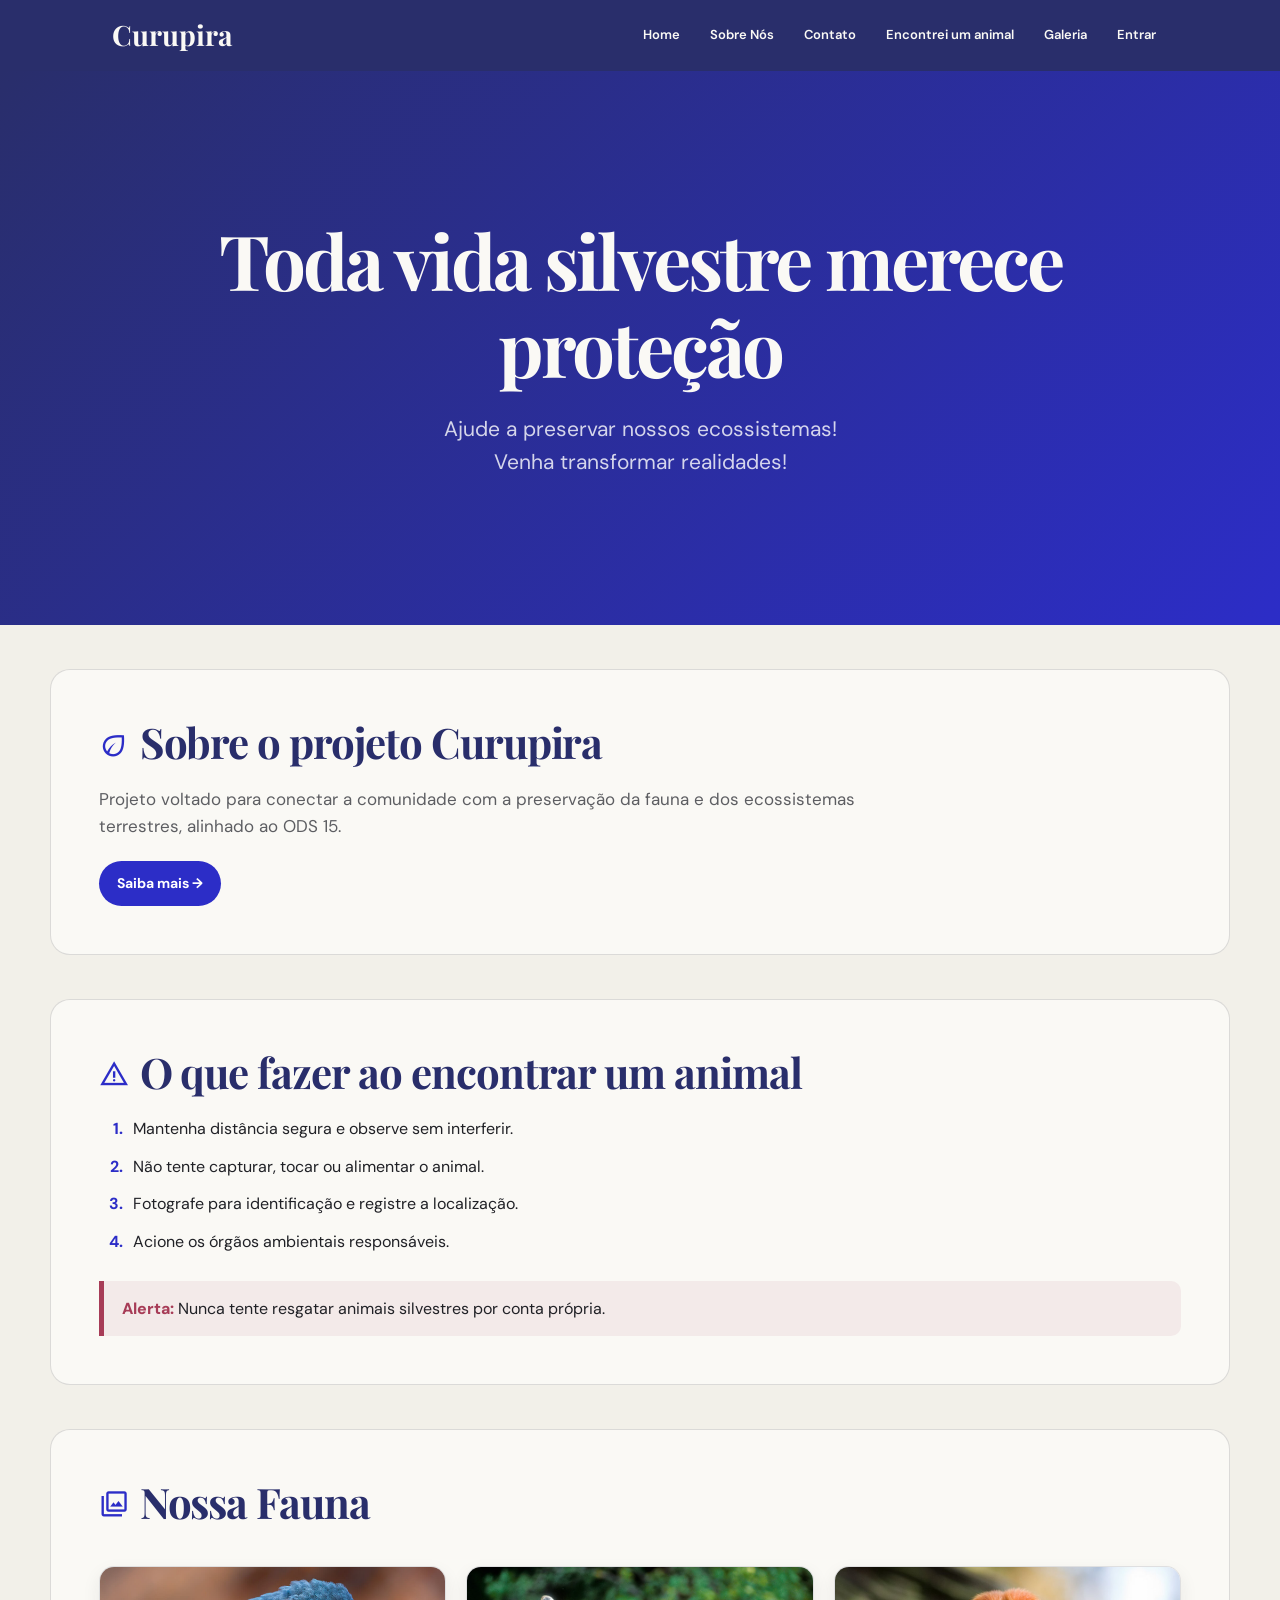
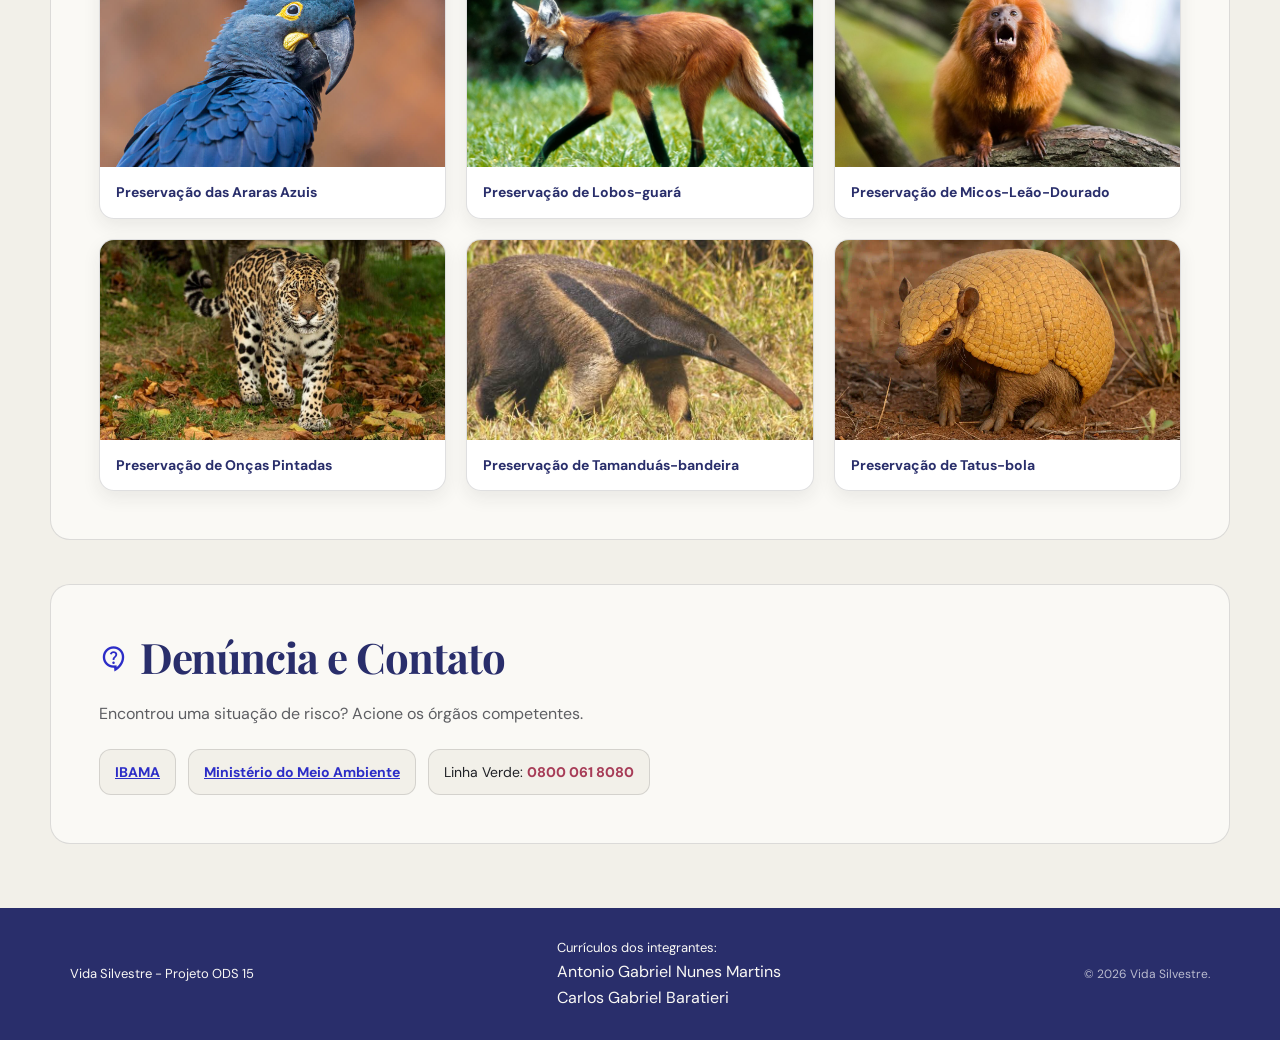
==== index.html @ 1c391bbc "Projeto Finalizado Projeto final" ====
<!doctype html>
<html lang="pt-br">
  <head>
    <meta charset="UTF-8" />
    <meta name="viewport" content="width=device-width, initial-scale=1.0" />
    <title>Página Principal</title>
    <link rel="preconnect" href="https://fonts.googleapis.com" />
    <link rel="preconnect" href="https://fonts.gstatic.com" crossorigin />
    <link
      href="https://fonts.googleapis.com/css2?family=DM+Sans:wght@400;500;600;700&family=Playfair+Display:wght@600;700&display=swap"
      rel="stylesheet"
    />
    <link
      href="https://fonts.googleapis.com/css2?family=Material+Symbols+Outlined&icon_names=contact_support,eco,forest,photo_library,warning&display=block"
      rel="stylesheet"
    />
    <link rel="stylesheet" href="./styles/index.css" />
  </head>
  <body>
    <header>
      <div>
        <h1 id="brandname">Curupira</h1>
      </div>
      <nav>
        <ul>
          <li><a href="index.html">Home</a></li>
          <li><a href="#sobre">Sobre Nós</a></li>
          <li><a href="#contato">Contato</a></li>
          <li><a href="#orientacoes">Encontrei um animal</a></li>
          <li><a href="#galeria">Galeria</a></li>
          <li><a href="login.html">Entrar</a></li>
        </ul>
      </nav>
    </header>

    <main>
      <section id="hero">
        <h2>Toda vida silvestre merece proteção</h2>
        <p>
          Ajude a preservar nossos ecossistemas!<br />Venha transformar
          realidades!
        </p>
      </section>

      <section id="sobre">
        <h2>
          <span
            class="material-symbols-outlined section-icon"
            aria-hidden="true"
            >eco</span
          >Sobre o projeto Curupira
        </h2>
        <p>
          Projeto voltado para conectar a comunidade com a preservação da fauna
          e dos ecossistemas terrestres, alinhado ao ODS 15.
        </p>
        <a href="#orientacoes">Saiba mais &rarr;</a>
      </section>

      <section id="orientacoes">
        <h2>
          <span
            class="material-symbols-outlined section-icon"
            aria-hidden="true"
            >warning</span
          >O que fazer ao encontrar um animal
        </h2>
        <ol>
          <li>Mantenha distância segura e observe sem interferir.</li>
          <li>Não tente capturar, tocar ou alimentar o animal.</li>
          <li>Fotografe para identificação e registre a localização.</li>
          <li>Acione os órgãos ambientais responsáveis.</li>
        </ol>
        <p>
          <span>Alerta:</span> Nunca tente resgatar animais silvestres por conta
          própria.
        </p>
      </section>

      <section id="galeria">
        <h2>
          <span
            class="material-symbols-outlined section-icon"
            aria-hidden="true"
            >photo_library</span
          >Nossa Fauna
        </h2>
        <figure>
          <img
            src="assets/arara_azul.jpg"
            alt="Arara Azul"
            width="300"
            height="200"
          />
          <figcaption>Preservação das Araras Azuis</figcaption>
        </figure>
        <figure>
          <img
            src="assets/lobo_guara.webp"
            alt="Lobo Guará"
            width="300"
            height="200"
          />
          <figcaption>Preservação de Lobos-guará</figcaption>
        </figure>
        <figure>
          <img
            src="assets/mico_leao.jpg"
            alt="Mico Leão Dourado"
            width="300"
            height="200"
          />
          <figcaption>Preservação de Micos-Leão-Dourado</figcaption>
        </figure>
        <figure>
          <img
            src="assets/onca_pintada.jpg"
            alt="Onça Pintada"
            width="300"
            height="200"
          />
          <figcaption>Preservação de Onças Pintadas</figcaption>
        </figure>
        <figure>
          <img
            src="assets/tamandua_bandeira.jpg"
            alt="Tamanduá-bandeira"
            width="300"
            height="200"
          />
          <figcaption>Preservação de Tamanduás-bandeira</figcaption>
        </figure>
        <figure>
          <img
            src="assets/tatu_bola.webp"
            alt="Tatu-bola"
            width="300"
            height="200"
          />
          <figcaption>Preservação de Tatus-bola</figcaption>
        </figure>
      </section>

      <section id="contato">
        <h2>
          <span
            class="material-symbols-outlined section-icon"
            aria-hidden="true"
            >contact_support</span
          >Denúncia e Contato
        </h2>
        <p>Encontrou uma situação de risco? Acione os órgãos competentes.</p>
        <ul>
          <li>
            <a href="https://www.gov.br/ibama/pt-br" target="_blank">IBAMA</a>
          </li>
          <li>
            <a href="https://www.gov.br/mma/pt-br" target="_blank"
              >Ministério do Meio Ambiente</a
            >
          </li>
          <li>Linha Verde: <span>0800 061 8080</span></li>
        </ul>
      </section>
    </main>

    <footer>
      <p>Vida Silvestre - Projeto ODS 15</p>
      <div id="colaboradores">
        <p>Currículos dos integrantes:</p>
        <a href="https://antonollo.github.io/Curriculum-Vitae/" target="_blank">Antonio Gabriel Nunes Martins</a>
        <a href="https://fuyuakii.github.io/curriculum-vitae/" target="_blank">Carlos Gabriel Baratieri</a>
      </div>
      <p>&copy; 2026 Vida Silvestre.</p>
    </footer>
  </body>
</html>
---- styles/index.css ----
:root {
  --creme: #f2f0e9;
  --brancopapel: #faf9f5;
  --preto: #202126;
  --navy: #292e6b;
  --azul: #2c2dc7;
  --dourado: #d0b24c;
  --magenta: #a73c57;
  --line: rgba(32, 33, 38, 0.14);
  --radius: 20px;
  --max-width: 1180px;
}

* {
  box-sizing: border-box;
}

html {
  scroll-behavior: smooth;
}

body {
  margin: 0;
  background: var(--creme);
  color: var(--preto);
  font-family: "DM Sans", sans-serif;
  line-height: 1.6;
}

h1,
h2,
h3 {
  font-family: "Playfair Display", serif;
  line-height: 1.15;
}

h2,
p {
  margin-top: 0;
}

a {
  color: inherit;
  text-decoration: none;
  transition: color 0.2s, background-color 0.2s, transform 0.2s;
}

img {
  display: block;
  max-width: 100%;
}

header {
  display: flex;
  align-items: center;
  justify-content: space-between;
  padding: 1rem 7rem;
  background: var(--navy);
  color: var(--brancopapel);
}

#brandname {
  display: flex;
  align-items: center;
  gap: 10px;
  margin: 0;
  color: var(--brancopapel);
  font-size: 28px;
}

nav ul {
  display: flex;
  align-items: center;
  justify-content: flex-end;
  flex-wrap: wrap;
  gap: 6px;
  margin: 0;
  padding: 0;
  list-style: none;
}

nav a {
  display: block;
  padding: 9px 12px;
  border-radius: 999px;
  color: var(--brancopapel);
  font-size: 13px;
  font-weight: 600;
}

nav a:hover {
  background: rgba(255, 255, 255, 0.12);
  color: var(--dourado);
}

#hero {
  padding: 145px 24px;
  background: linear-gradient(135deg, var(--navy), var(--azul));
  color: white;
  text-align: center;
}

#hero h2 {
  max-width: 900px;
  margin: 0 auto 22px;
  color: var(--brancopapel);
  font-size: 76px;
  letter-spacing: -0.04em;
}

#hero p {
  margin: 0 auto;
  color: white;
  opacity: 0.8;
  font-size: 21px;
}

main > #sobre,
main > #orientacoes,
main > #galeria,
main > #contato {
  width: min(calc(100% - 40px), var(--max-width));
  margin: 44px auto;
  padding: 48px;
  border: 1px solid var(--line);
  border-radius: var(--radius);
  background: var(--brancopapel);
}

main > section:not(#hero) h2 {
  margin-bottom: 20px;
  color: var(--navy);
  font-size: 42px;
  letter-spacing: -0.025em;
}

#sobre p {
  max-width: 820px;
  color: #5d5e62;
  font-size: 17px;
}

#sobre > a {
  display: inline-block;
  margin-top: 4px;
  padding: 11px 18px;
  border-radius: 999px;
  background: var(--azul);
  color: white;
  font-size: 14px;
  font-weight: 700;
}

#sobre > a:hover {
  background: var(--navy);
}

#orientacoes ol {
  padding-left: 28px;
}

#orientacoes ol li {
  margin: 12px 0;
  padding-left: 6px;
}

#orientacoes ol li::marker {
  color: var(--azul);
  font-weight: 700;
}

#orientacoes p {
  margin: 26px 0 0;
  padding: 15px 18px;
  border-left: 5px solid var(--magenta);
  border-radius: 0 10px 10px 0;
  background: rgba(167, 60, 87, 0.08);
}

#orientacoes p span {
  color: var(--magenta);
  font-weight: 800;
}

#galeria {
  display: grid;
  grid-template-columns: repeat(3, minmax(0, 1fr));
  gap: 20px;
}

#galeria h2 {
  grid-column: 1 / -1;
  margin-bottom: 4px;
}

#galeria figure {
  min-width: 0;
  margin: 0;
  overflow: hidden;
  border: 1px solid var(--line);
  border-radius: 15px;
  background: white;
  box-shadow: 0 7px 18px rgba(32, 33, 38, 0.08);
  transition: transform 0.25s, box-shadow 0.25s;
}

#galeria figure:hover {
  transform: translateY(-5px);
  box-shadow: 0 14px 28px rgba(32, 33, 38, 0.14);
}

#galeria figure img {
  width: 100%;
  object-fit: cover;
  background: #e3e0d7;
}

#galeria figcaption {
  padding: 14px 16px;
  color: var(--navy);
  font-size: 14px;
  font-weight: 700;
}

#contato > p {
  color: #5d5e62;
}

#contato ul {
  display: flex;
  flex-wrap: wrap;
  gap: 12px;
  margin: 22px 0 0;
  padding: 0;
  list-style: none;
}

#contato li {
  padding: 11px 15px;
  border: 1px solid var(--line);
  border-radius: 12px;
  background: var(--creme);
  font-size: 14px;
}

#contato li a {
  color: var(--azul);
  font-weight: 700;
  text-decoration: underline;
}

#contato li a:hover {
  color: var(--magenta);
}

#contato li span {
  color: var(--magenta);
  font-weight: 800;
  white-space: nowrap;
}

footer {
  display: flex;
  align-items: center;
  justify-content: space-between;
  flex-wrap: wrap;
  gap: 16px 28px;
  margin-top: 64px;
  padding: 30px 70px;
  background: var(--navy);
  color: var(--brancopapel);
}

footer p {
  margin: 0;
  font-size: 13px;
}

footer p:last-child {
  color: rgba(255, 255, 255, 0.68);
  font-size: 12px;
}

.section-icon {
  display: inline-block;
  margin-right: 0.35em;
  font-size: 0.72em;
  line-height: 1;
  color: var(--azul); /* Corrigido de --blue para --azul */
}

#colaboradores {
  display: flex;
  flex-direction: column;
}

/* --- Correções de Responsividade (Telas menores) --- */
@media (max-width: 850px) {
  header {
    flex-direction: column;
    padding: 1rem;
    gap: 15px;
  }
  nav ul {
    justify-content: center;
  }
  #hero h2 {
    font-size: 46px;
  }
  main > #sobre,
  main > #orientacoes,
  main > #galeria,
  main > #contato {
    padding: 25px;
  }
  #galeria {
    grid-template-columns: 1fr; /* Uma coluna no celular */
  }
  footer {
    flex-direction: column;
    text-align: center;
    padding: 30px 20px;
  }
}
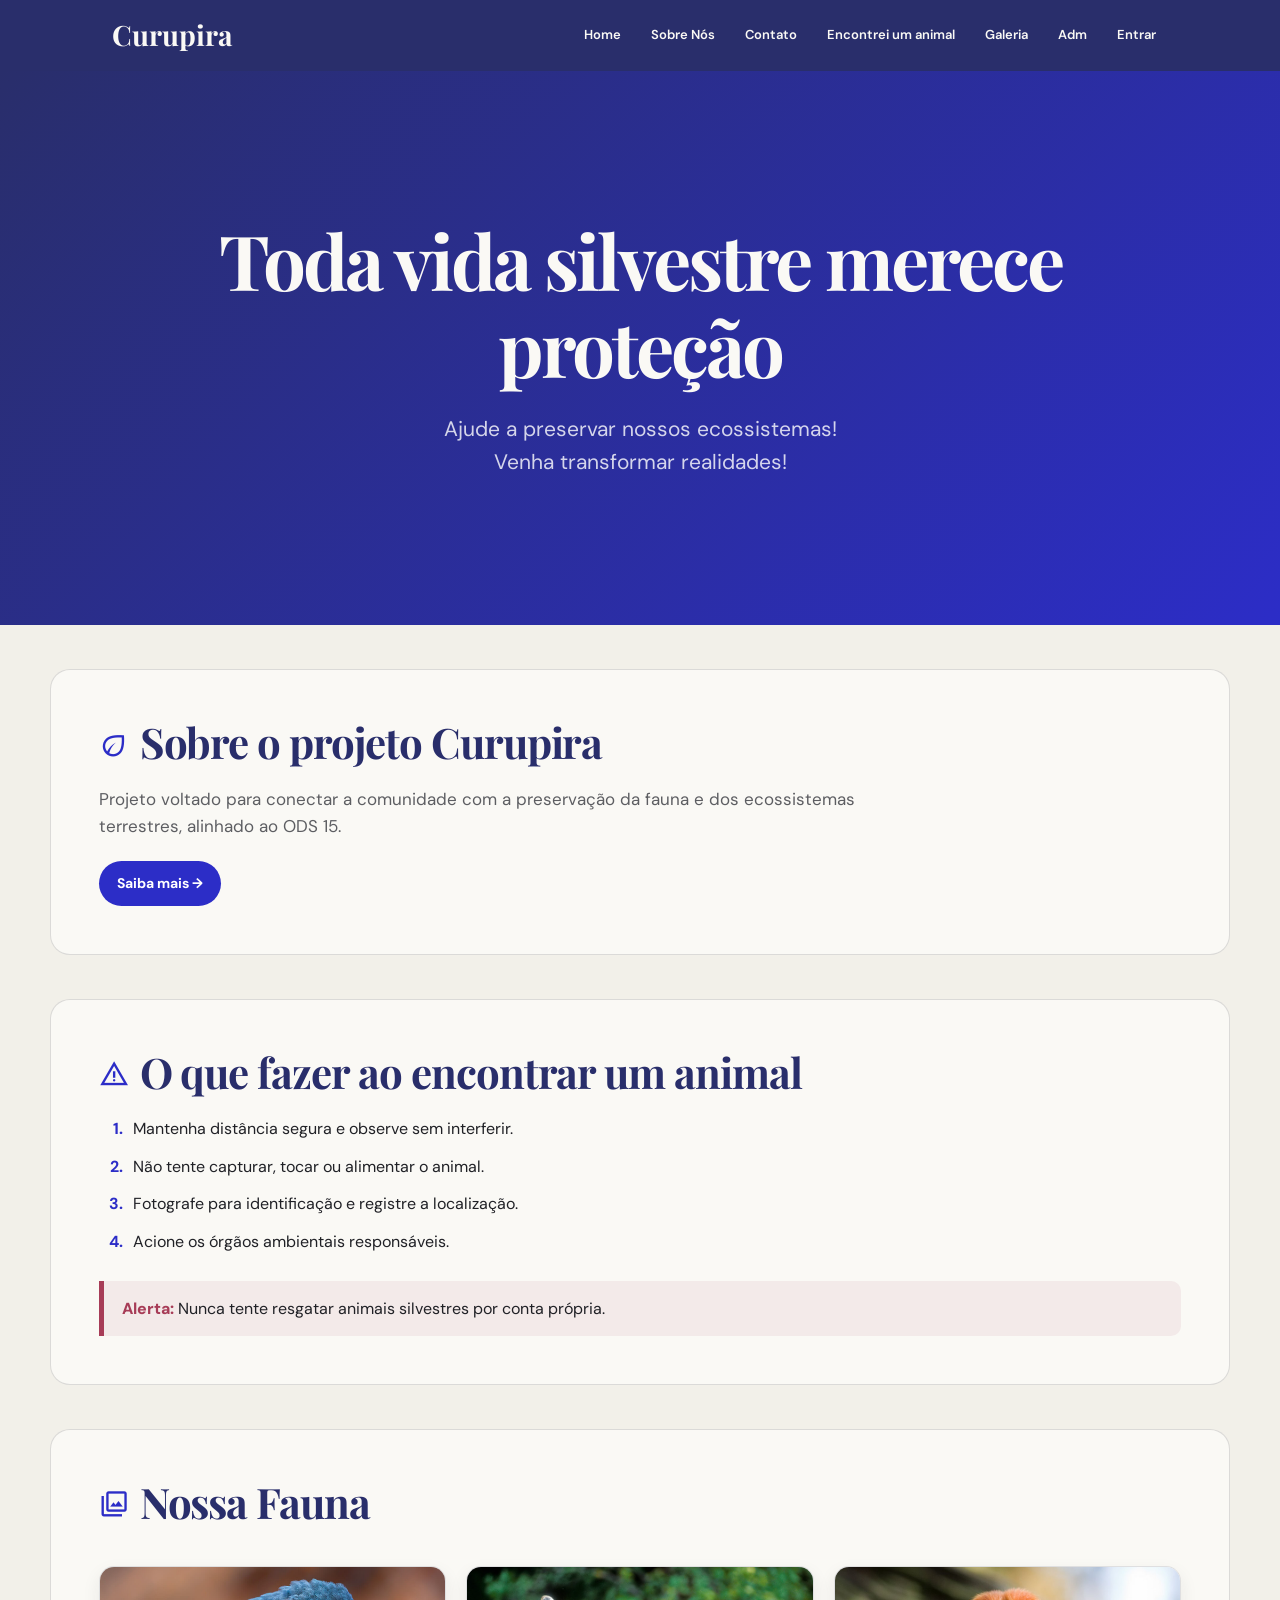
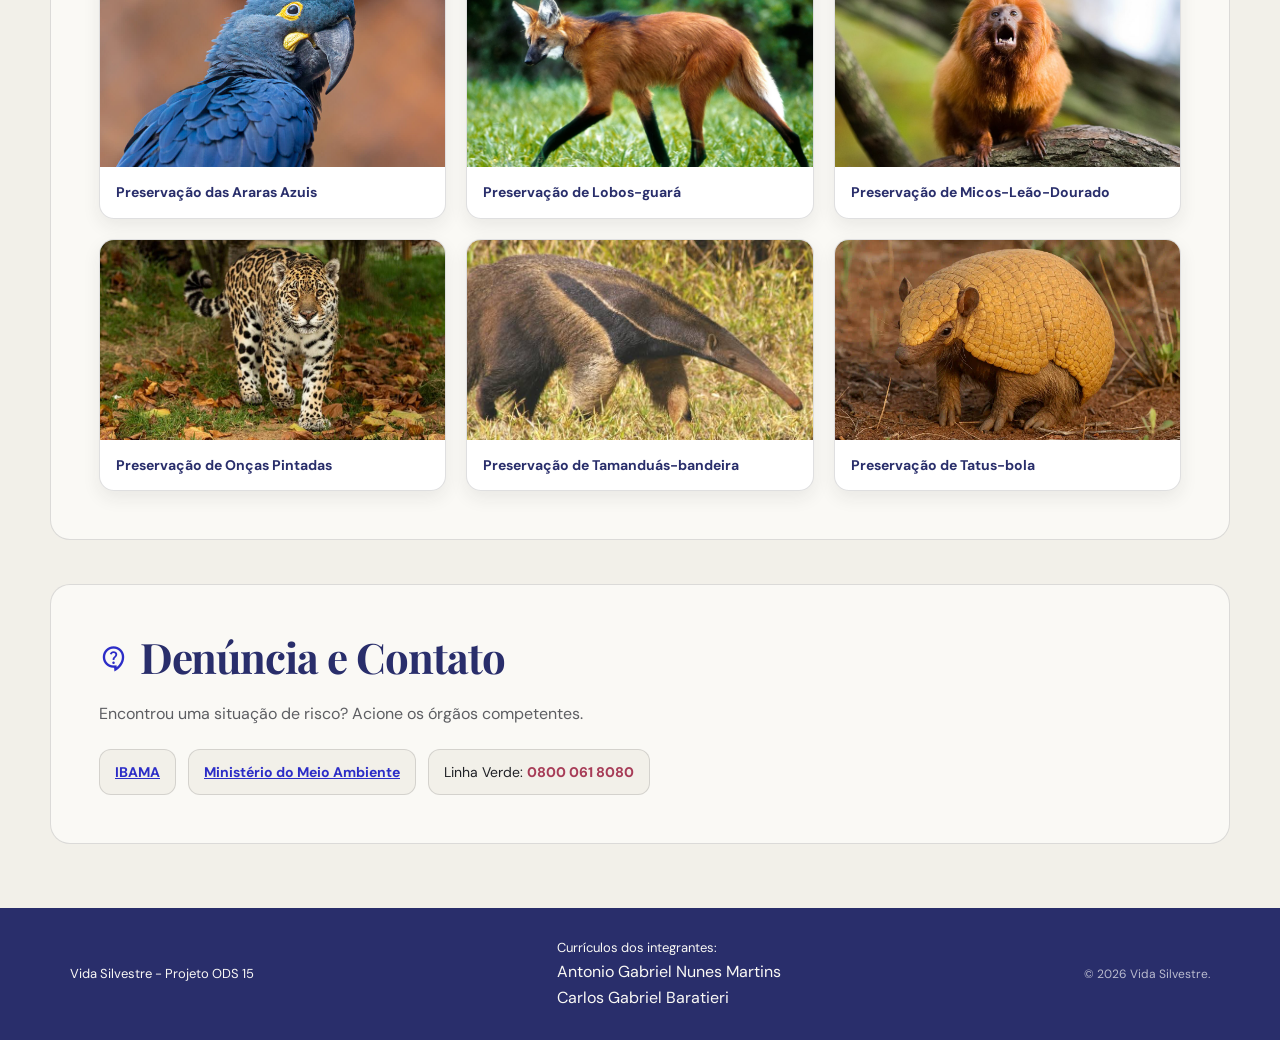
==== commit 11714c2b: "Update index.html" ====
--- a/index.html
+++ b/index.html
@@ -28,6 +28,7 @@
           <li><a href="#contato">Contato</a></li>
           <li><a href="#orientacoes">Encontrei um animal</a></li>
           <li><a href="#galeria">Galeria</a></li>
+          <li><a href="adm.html">Adm</a></li>
           <li><a href="login.html">Entrar</a></li>
         </ul>
       </nav>
